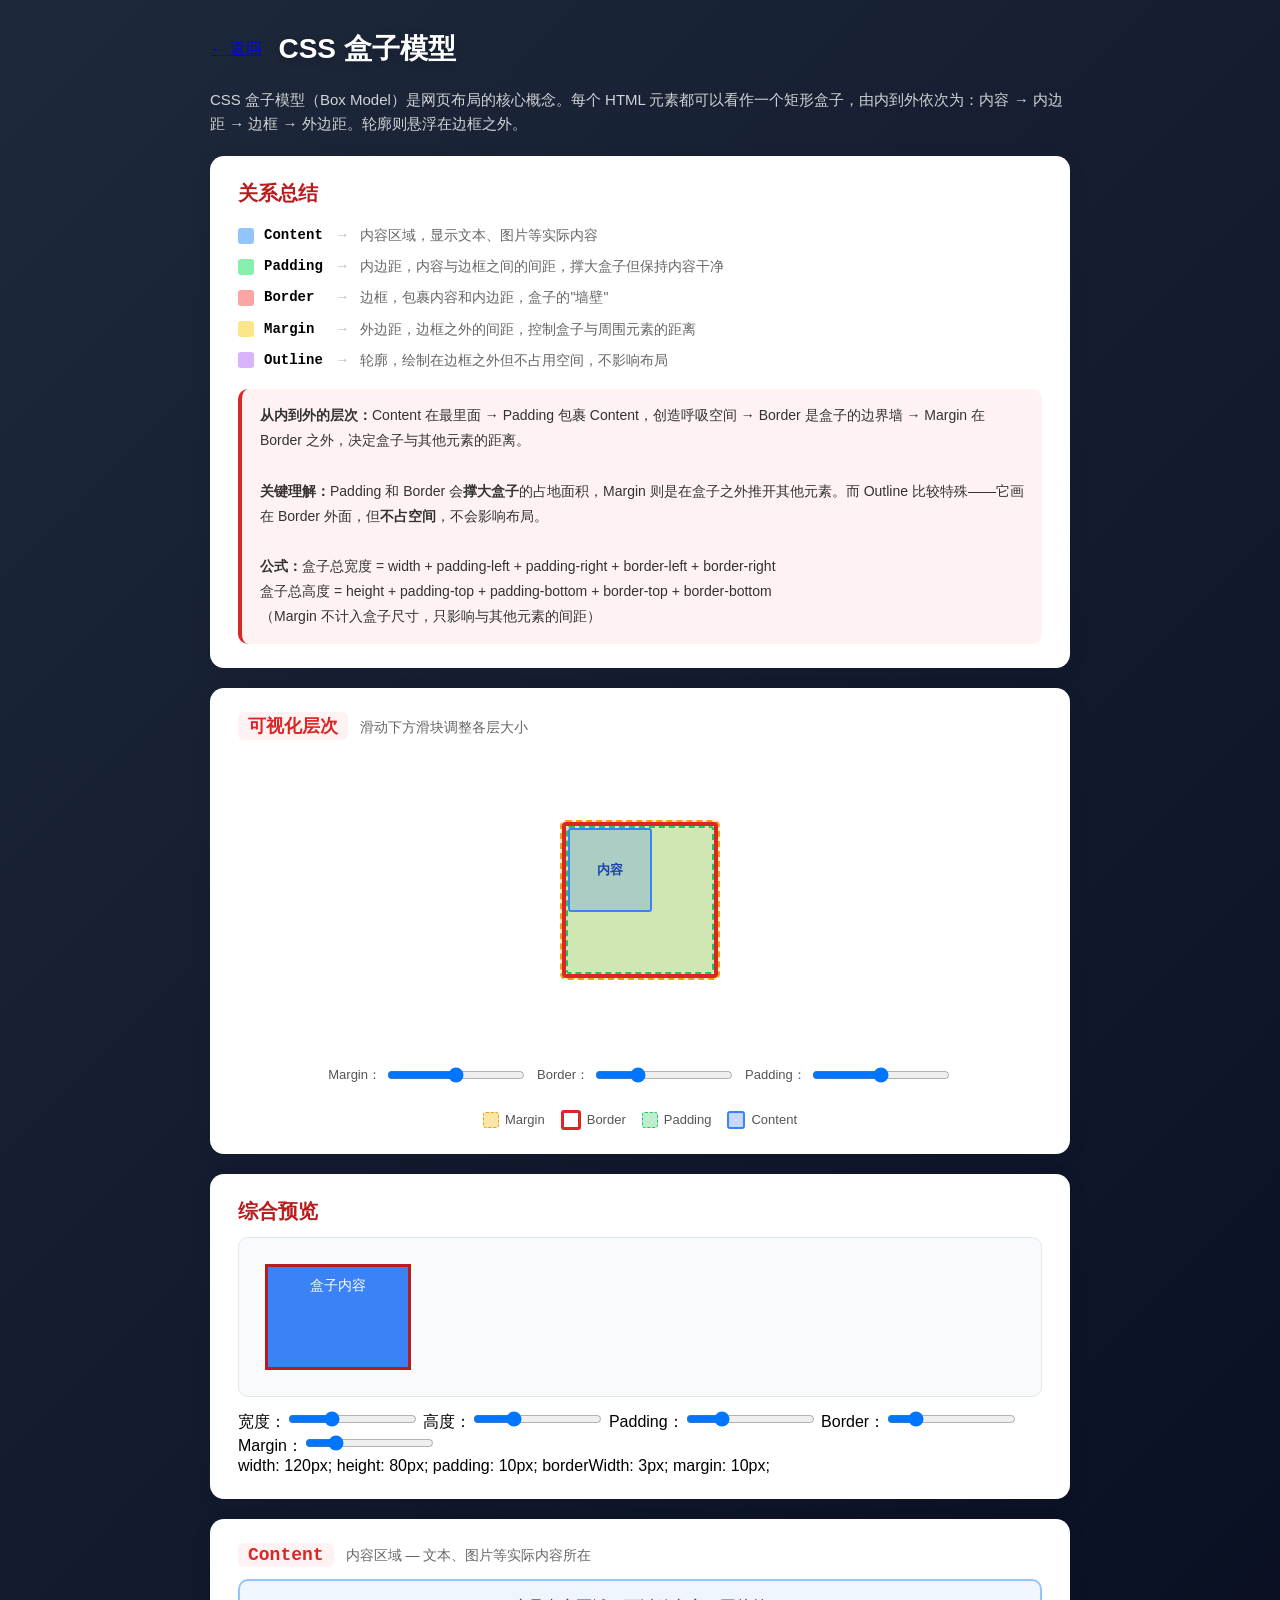
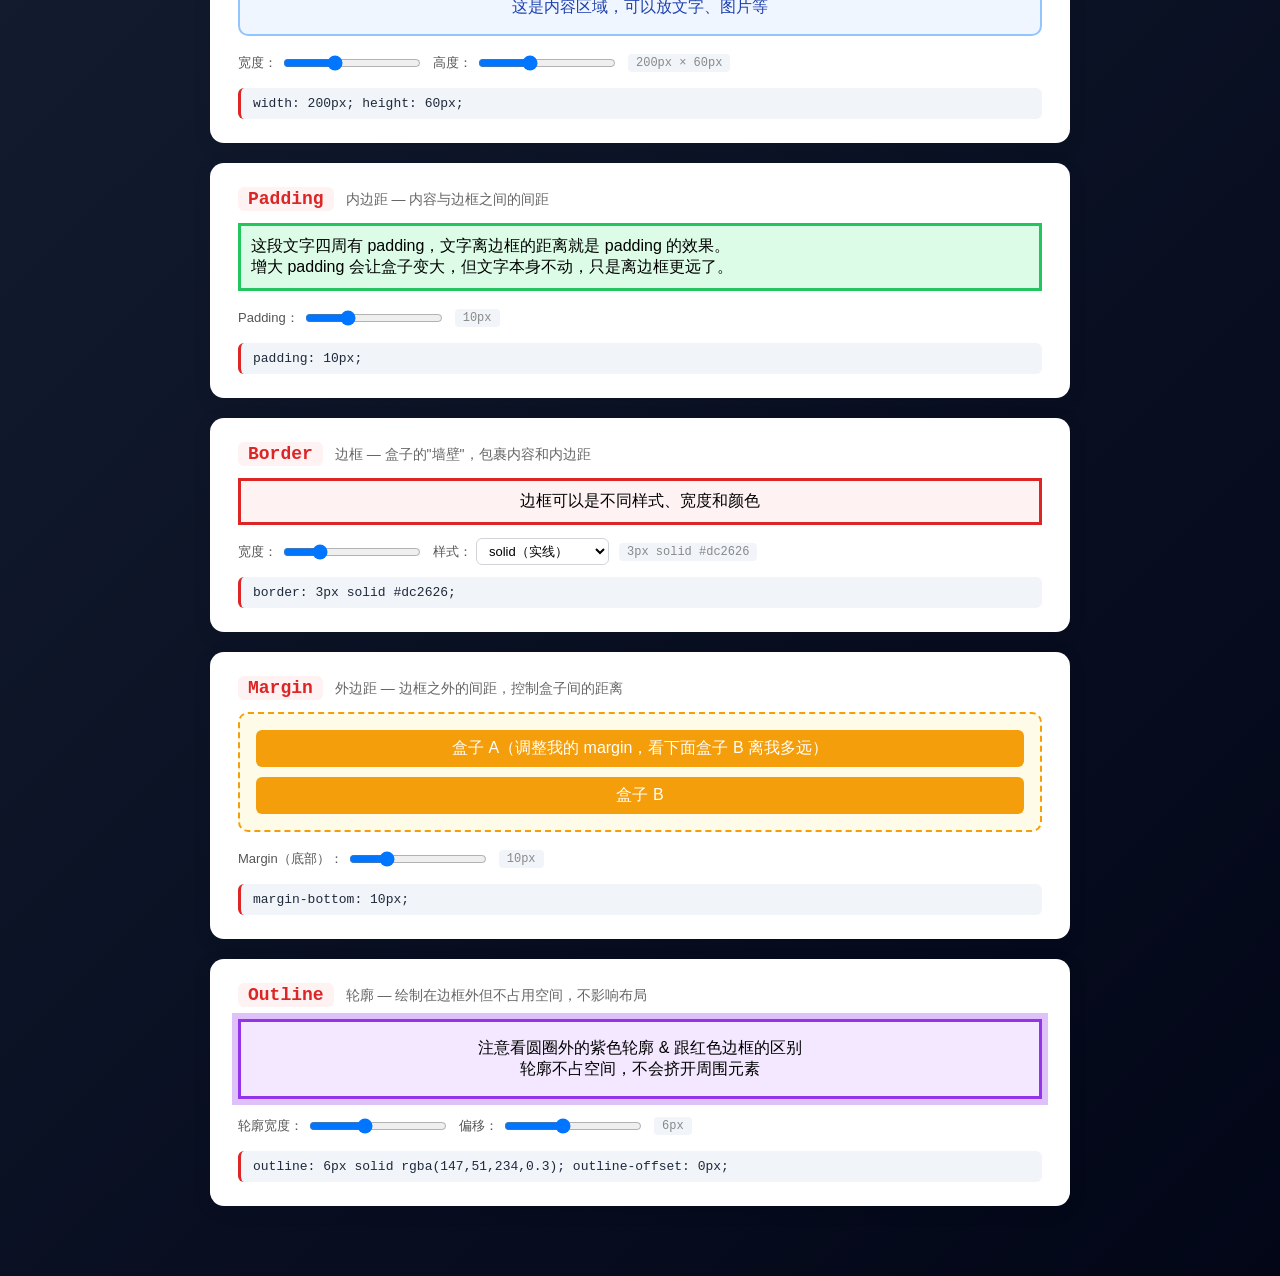
==== todo/box.html @ 08f58554 "盒子模型" ====
﻿<!DOCTYPE html>
<html lang="zh-CN">
<head>
    <meta charset="UTF-8">
    <meta name="viewport" content="width=device-width, initial-scale=1.0">
    <title>CSS 盒子模型</title>
    <link rel="stylesheet" href="style.css">
    <style>
        body.box-page {
            background: linear-gradient(135deg, #1e293b 0%, #0f172a 50%, #020617 100%);
            min-height: 100vh;
            display: block;
            padding: 30px 20px;
        }
        .box-page .page-header { display: flex; align-items: center; gap: 16px; margin-bottom: 20px; max-width: 860px; margin-left: auto; margin-right: auto; }
        .box-page h1 { color: #fff; text-align: center; margin: 0; font-size: 28px; text-shadow: 0 2px 8px rgba(0,0,0,.2); }
        .box-page .subtitle { color: rgba(255,255,255,0.8); max-width: 860px; margin: 0 auto 20px; font-size: 15px; line-height: 1.6; }
        .box-grid { max-width: 860px; margin: 0 auto; display: flex; flex-direction: column; gap: 20px; padding-bottom: 40px; }

        /* 总结卡片 */
        .summary-card {
            background: #fff;
            border-radius: 14px;
            padding: 24px 28px;
            box-shadow: 0 4px 20px rgba(0,0,0,.08);
        }
        .summary-card h2 {
            margin: 0 0 16px 0;
            font-size: 20px;
            color: #b91c1c;
        }
        .summary-card .summary-diagram {
            display: flex;
            flex-direction: column;
            gap: 6px;
            font-family: Consolas, Courier New, monospace;
            font-size: 14px;
            line-height: 1.8;
        }
        .summary-card .sd-row { display: flex; align-items: center; gap: 10px; }
        .summary-card .sd-color { display: inline-block; width: 16px; height: 16px; border-radius: 3px; flex-shrink: 0; }
        .summary-card .sd-label { min-width: 60px; font-weight: 700; }
        .summary-card .sd-desc { color: #666; font-family: Segoe UI, sans-serif; }
        .summary-card .sd-arrow { color: #bbb; margin: 0 4px; }
        .summary-card .summary-text {
            margin-top: 16px;
            padding: 14px 18px;
            background: #fef2f2;
            border-radius: 10px;
            border-left: 4px solid #dc2626;
            font-size: 14px;
            line-height: 1.8;
            color: #333;
        }

        /* 属性卡片 */
        .prop-card { background: #fff; border-radius: 14px; padding: 24px 28px; box-shadow: 0 4px 20px rgba(0,0,0,.08); transition: box-shadow .3s; }
        .prop-card:hover { box-shadow: 0 6px 28px rgba(0,0,0,.13); }
        .prop-card .prop-header { display: flex; align-items: baseline; gap: 12px; margin-bottom: 12px; }
        .prop-card .prop-name { font-family: Consolas, Courier New, monospace; font-size: 18px; font-weight: 700; color: #dc2626; background: #fef2f2; padding: 2px 10px; border-radius: 6px; }
        .prop-card .prop-desc { font-size: 14px; color: #666; }
        .prop-card .prop-controls { display: flex; flex-wrap: wrap; gap: 10px; margin-top: 12px; align-items: center; }
        .prop-card .prop-controls label { font-size: 13px; color: #555; display: flex; align-items: center; gap: 4px; }
        .prop-card .prop-controls select { padding: 4px 8px; border: 1px solid #d1d5db; border-radius: 6px; font-size: 13px; background: #fff; cursor: pointer; }
        .prop-card .prop-controls input[type="range"] { padding: 4px 8px; border: 1px solid #d1d5db; border-radius: 6px; font-size: 13px; background: #fff; width: 120px; cursor: pointer; }
        .prop-card .value-label { font-family: Consolas, Courier New, monospace; font-size: 12px; color: #888; background: #f1f5f9; padding: 2px 8px; border-radius: 4px; }
        .prop-card .code-snippet { font-family: Consolas, Courier New, monospace; font-size: 13px; color: #1e293b; background: #f1f5f9; padding: 8px 12px; border-radius: 6px; margin-top: 10px; border-left: 3px solid #dc2626; }

        /* 盒子模型可视化演示 */
        .box-visual { position: relative; padding: 40px; margin: 20px; background: transparent; }
        .box-visual-inner { position: relative; width: 200px; height: 200px; margin: 0 auto; transition: all .3s; }
        .box-margin { position: absolute; inset: 0; background: rgba(251,191,36,0.25); border: 2px dashed #f59e0b; border-radius: 6px; display: flex; align-items: center; justify-content: center; transition: all .3s; }
        .box-border { position: absolute; inset: 0; background: transparent; border: 4px solid #dc2626; border-radius: 4px; display: flex; align-items: center; justify-content: center; transition: all .3s; }
        .box-padding { position: absolute; inset: 0; background: rgba(34,197,94,0.2); border: 2px dashed #22c55e; border-radius: 3px; display: flex; align-items: center; justify-content: center; transition: all .3s; }
        .box-content { position: absolute; inset: 0; background: rgba(59,130,246,0.25); border: 2px solid #3b82f6; border-radius: 3px; display: flex; align-items: center; justify-content: center; font-size: 13px; color: #1e40af; font-weight: 600; transition: all .3s; }

        .box-legend { display: flex; flex-wrap: wrap; gap: 16px; justify-content: center; margin-top: 20px; }
        .box-legend-item { display: flex; align-items: center; gap: 6px; font-size: 13px; color: #555; }
        .box-legend-color { width: 14px; height: 14px; border-radius: 3px; }

        /* 实时预览卡片 */
        .preview-card { background: #fff; border-radius: 14px; padding: 24px 28px; box-shadow: 0 4px 20px rgba(0,0,0,.08); }
        .preview-card h2 { margin: 0 0 12px 0; font-size: 20px; color: #b91c1c; }
        .preview-area { padding: 16px; background: #f8fafc; border-radius: 10px; border: 1px solid #e2e8f0; overflow: hidden; }
        .preview-box {
            background: #3b82f6;
            color: #fff;
            font-size: 14px;
            text-align: center;
            transition: all .3s;
        }

        @media (max-width: 600px) {
            .box-page .page-header { flex-direction: column; align-items: flex-start; }
            .prop-card { padding: 18px 16px; }
            .prop-card .prop-controls { flex-direction: column; align-items: flex-start; }
            .summary-card .sd-row { flex-wrap: wrap; }
        }
    </style>
</head>
<body class="box-page">
    <div class="page-header">
        <a href="index.html" class="back-btn">← 返回</a>
        <h1>CSS 盒子模型</h1>
    </div>
    <p class="subtitle">CSS 盒子模型（Box Model）是网页布局的核心概念。每个 HTML 元素都可以看作一个矩形盒子，由内到外依次为：内容 → 内边距 → 边框 → 外边距。轮廓则悬浮在边框之外。</p>

    <div class="box-grid">

        <!-- 总结卡片 -->
        <div class="summary-card">
            <h2>关系总结</h2>
            <div class="summary-diagram">
                <div class="sd-row">
                    <span class="sd-color" style="background:#93c5fd;"></span>
                    <span class="sd-label">Content</span>
                    <span class="sd-arrow">→</span>
                    <span class="sd-desc">内容区域，显示文本、图片等实际内容</span>
                </div>
                <div class="sd-row">
                    <span class="sd-color" style="background:#86efac;"></span>
                    <span class="sd-label">Padding</span>
                    <span class="sd-arrow">→</span>
                    <span class="sd-desc">内边距，内容与边框之间的间距，撑大盒子但保持内容干净</span>
                </div>
                <div class="sd-row">
                    <span class="sd-color" style="background:#fca5a5;"></span>
                    <span class="sd-label">Border</span>
                    <span class="sd-arrow">→</span>
                    <span class="sd-desc">边框，包裹内容和内边距，盒子的"墙壁"</span>
                </div>
                <div class="sd-row">
                    <span class="sd-color" style="background:#fde68a;"></span>
                    <span class="sd-label">Margin</span>
                    <span class="sd-arrow">→</span>
                    <span class="sd-desc">外边距，边框之外的间距，控制盒子与周围元素的距离</span>
                </div>
                <div class="sd-row">
                    <span class="sd-color" style="background:#d8b4fe;"></span>
                    <span class="sd-label">Outline</span>
                    <span class="sd-arrow">→</span>
                    <span class="sd-desc">轮廓，绘制在边框之外但不占用空间，不影响布局</span>
                </div>
            </div>
            <div class="summary-text">
                <strong>从内到外的层次：</strong>Content 在最里面 → Padding 包裹 Content，创造呼吸空间 → Border 是盒子的边界墙 → Margin 在 Border 之外，决定盒子与其他元素的距离。<br><br>
                <strong>关键理解：</strong>Padding 和 Border 会<strong>撑大盒子</strong>的占地面积，Margin 则是在盒子之外推开其他元素。而 Outline 比较特殊——它画在 Border 外面，但<strong>不占空间</strong>，不会影响布局。<br><br>
                <strong>公式：</strong>盒子总宽度 = width + padding-left + padding-right + border-left + border-right<br>
                盒子总高度 = height + padding-top + padding-bottom + border-top + border-bottom<br>
                （Margin 不计入盒子尺寸，只影响与其他元素的间距）
            </div>
        </div>

        <!-- 盒子模型可视化图 -->
        <div class="prop-card">
            <div class="prop-header">
                <span class="prop-name">可视化层次</span>
                <span class="prop-desc">滑动下方滑块调整各层大小</span>
            </div>
            <div class="box-visual">
                <div class="box-visual-inner" id="box-visual">
                    <div class="box-margin" id="vm-margin" style="margin:20px;">
                        <div class="box-border" id="vm-border" style="border-width:4px;inset:0;">
                            <div class="box-padding" id="vm-padding" style="padding:20px;">
                                <div class="box-content" id="vm-content" style="width:80px;height:80px;">
                                    内容
                                </div>
                            </div>
                        </div>
                    </div>
                </div>
            </div>
            <div class="prop-controls" style="justify-content:center;">
                <label>Margin：<input type="range" min="0" max="40" value="20" class="box-layer-range" data-layer="margin" data-unit="px"></label>
                <label>Border：<input type="range" min="0" max="16" value="4" class="box-layer-range" data-layer="border" data-unit="px"></label>
                <label>Padding：<input type="range" min="0" max="40" value="20" class="box-layer-range" data-layer="padding" data-unit="px"></label>
            </div>
            <div class="box-legend">
                <div class="box-legend-item"><span class="box-legend-color" style="background:rgba(251,191,36,0.4);border:1px dashed #f59e0b;"></span> Margin</div>
                <div class="box-legend-item"><span class="box-legend-color" style="background:transparent;border:3px solid #dc2626;"></span> Border</div>
                <div class="box-legend-item"><span class="box-legend-color" style="background:rgba(34,197,94,0.3);border:1px dashed #22c55e;"></span> Padding</div>
                <div class="box-legend-item"><span class="box-legend-color" style="background:rgba(59,130,246,0.3);border:2px solid #3b82f6;"></span> Content</div>
            </div>
        </div>

        <!-- 实时预览 -->
        <div class="preview-card">
            <h2>综合预览</h2>
            <div class="preview-area">
                <div class="preview-box" id="preview-box" style="width:120px;height:80px;padding:10px;border:3px solid #b91c1c;margin:10px;outline:none;">
                    盒子内容
                </div>
            </div>
            <div class="prop-controls" style="margin-top:12px;">
                <label>宽度：<input type="range" min="60" max="250" value="120" class="box-preview-range" data-preview="width" data-unit="px"></label>
                <label>高度：<input type="range" min="40" max="180" value="80" class="box-preview-range" data-preview="height" data-unit="px"></label>
                <label>Padding：<input type="range" min="0" max="40" value="10" class="box-preview-range" data-preview="padding" data-unit="px"></label>
                <label>Border：<input type="range" min="0" max="16" value="3" class="box-preview-range" data-preview="borderWidth" data-unit="px"></label>
                <label>Margin：<input type="range" min="0" max="50" value="10" class="box-preview-range" data-preview="margin" data-unit="px"></label>
            </div>
            <div class="code-snippet">width: 120px; height: 80px; padding: 10px; border: 3px solid #b91c1c; margin: 10px;</div>
        </div>

        <!-- Content -->
        <div class="prop-card">
            <div class="prop-header">
                <span class="prop-name">Content</span>
                <span class="prop-desc">内容区域 — 文本、图片等实际内容所在</span>
            </div>
            <div style="padding:16px;background:#eff6ff;border-radius:10px;border:2px solid #93c5fd;text-align:center;font-size:16px;color:#1e40af;">
                这是内容区域，可以放文字、图片等
            </div>
            <div class="prop-controls">
                <label>宽度：<input type="range" min="100" max="400" value="200" class="range-slider" data-target="content-box" data-prop="width" data-unit="px"></label>
                <label>高度：<input type="range" min="30" max="120" value="60" class="range-slider" data-target="content-box" data-prop="height" data-unit="px"></label>
                <span class="value-label" id="content-size">200px × 60px</span>
            </div>
            <div class="code-snippet">width: 200px; height: 60px;</div>
        </div>
        <div style="display:none;" id="content-box" class="hidden-helper"></div>

        <!-- Padding -->
        <div class="prop-card">
            <div class="prop-header">
                <span class="prop-name">Padding</span>
                <span class="prop-desc">内边距 — 内容与边框之间的间距</span>
            </div>
            <div class="prop-demo" style="overflow:hidden;">
                <div id="padding-demo" style="background:#dcfce7;border:3px solid #22c55e;padding:10px;transition:all .3s;">
                    这段文字四周有 padding，文字离边框的距离就是 padding 的效果。<br>
                    增大 padding 会让盒子变大，但文字本身不动，只是离边框更远了。
                </div>
            </div>
            <div class="prop-controls">
                <label>Padding：<input type="range" min="0" max="40" value="10" class="range-slider" data-target="padding-demo" data-prop="padding" data-unit="px"></label>
                <span class="value-label" data-for="padding-demo">10px</span>
            </div>
            <div class="code-snippet">padding: <span data-code-for="padding-demo">10px</span>;</div>
        </div>

        <!-- Border -->
        <div class="prop-card">
            <div class="prop-header">
                <span class="prop-name">Border</span>
                <span class="prop-desc">边框 — 盒子的"墙壁"，包裹内容和内边距</span>
            </div>
            <div class="prop-demo">
                <div id="border-demo" style="background:#fef2f2;border:3px solid #dc2626;padding:10px;transition:all .3s;text-align:center;">
                    边框可以是不同样式、宽度和颜色
                </div>
            </div>
            <div class="prop-controls">
                <label>宽度：<input type="range" min="0" max="16" value="3" class="range-slider" data-target="border-demo" data-prop="borderWidth" data-unit="px"></label>
                <label>样式：
                    <select id="border-style-select">
                        <option value="solid">solid（实线）</option>
                        <option value="dashed">dashed（虚线）</option>
                        <option value="dotted">dotted（点线）</option>
                        <option value="double">double（双线）</option>
                        <option value="ridge">ridge（脊线）</option>
                        <option value="groove">groove（凹槽）</option>
                    </select>
                </label>
                <span class="value-label" id="border-val">3px solid #dc2626</span>
            </div>
            <div class="code-snippet">border: <span id="border-code">3px solid #dc2626</span>;</div>
        </div>

        <!-- Margin -->
        <div class="prop-card">
            <div class="prop-header">
                <span class="prop-name">Margin</span>
                <span class="prop-desc">外边距 — 边框之外的间距，控制盒子间的距离</span>
            </div>
            <div style="background:#fefce8;border:2px dashed #f59e0b;border-radius:10px;padding:16px;transition:all .3s;">
                <div style="background:#f59e0b;color:#fff;padding:8px 12px;border-radius:6px;text-align:center;transition:all .3s;" id="margin-demo">
                    盒子 A（调整我的 margin，看下面盒子 B 离我多远）
                </div>
                <div style="background:#f59e0b;color:#fff;padding:8px 12px;border-radius:6px;text-align:center;margin-top:10px;transition:all .3s;" id="margin-demo-b">
                    盒子 B
                </div>
            </div>
            <div class="prop-controls">
                <label>Margin（底部）：<input type="range" min="0" max="50" value="10" class="range-slider" data-target="margin-demo" data-prop="marginBottom" data-unit="px"></label>
                <span class="value-label" data-for="margin-demo">10px</span>
            </div>
            <div class="code-snippet">margin-bottom: <span data-code-for="margin-demo">10px</span>;</div>
        </div>

        <!-- Outline -->
        <div class="prop-card">
            <div class="prop-header">
                <span class="prop-name">Outline</span>
                <span class="prop-desc">轮廓 — 绘制在边框外但不占用空间，不影响布局</span>
            </div>
            <div class="prop-demo">
                <div id="outline-demo" style="background:#f3e8ff;border:3px solid #9333ea;padding:16px;text-align:center;outline:6px solid rgba(147,51,234,0.3);transition:all .3s;">
                    注意看圆圈外的紫色轮廓 &amp; 跟红色边框的区别<br>
                    轮廓不占空间，不会挤开周围元素
                </div>
            </div>
            <div class="prop-controls">
                <label>轮廓宽度：<input type="range" min="0" max="16" value="6" class="range-slider" data-target="outline-demo" data-prop="outlineWidth" data-unit="px"></label>
                <label>偏移：
                    <input type="range" min="-8" max="12" value="0" id="outline-offset-range">
                </label>
                <span class="value-label" id="outline-val">6px</span>
            </div>
            <div class="code-snippet">outline: <span id="outline-code">6px solid rgba(147,51,234,0.3)</span>; outline-offset: <span id="outline-offset-code">0px</span>;</div>
        </div>

    </div>

    <script>
        // Range slider (通用)
        document.querySelectorAll('.range-slider').forEach(function(slider) {
            slider.addEventListener('input', function() {
                var target = document.getElementById(this.dataset.target);
                var prop = this.dataset.prop;
                var unit = this.dataset.unit;
                var v = this.value + unit;
                target.style[prop] = v;
                var label = document.querySelector('[data-for="' + this.dataset.target + '"]');
                if (label) label.textContent = v;
                var code = document.querySelector('[data-code-for="' + this.dataset.target + '"]');
                if (code) code.textContent = v;
            });
        });

        // 可视化层次控制
        document.querySelectorAll('.box-layer-range').forEach(function(slider) {
            slider.addEventListener('input', function() {
                var layer = this.dataset.layer;
                var val = this.value;
                var el = document.getElementById('vm-' + layer);
                if (layer === 'margin') {
                    el.style.margin = val + 'px';
                } else if (layer === 'border') {
                    el.style.borderWidth = val + 'px';
                } else if (layer === 'padding') {
                    el.style.padding = val + 'px';
                }
            });
        });

        // 综合预览控制
        document.querySelectorAll('.box-preview-range').forEach(function(slider) {
            slider.addEventListener('input', function() {
                var prop = this.dataset.preview;
                var val = this.value + (this.dataset.unit || '');
                document.getElementById('preview-box').style[prop] = val;
                updatePreviewCode();
            });
        });

        function updatePreviewCode() {
            var pb = document.getElementById('preview-box');
            var ranges = document.querySelectorAll('.box-preview-range');
            var parts = [];
            ranges.forEach(function(r) {
                parts.push(r.dataset.preview + ': ' + r.value + (r.dataset.unit || ''));
            });
            var code = parts.join('; ') + ';';
            var snippet = document.querySelector('.preview-card .code-snippet');
            if (snippet) snippet.textContent = code;
        }
        updatePreviewCode();

        // border style select
        document.getElementById('border-style-select').addEventListener('change', function() {
            var demo = document.getElementById('border-demo');
            demo.style.borderStyle = this.value;
            var w = demo.style.borderWidth || '3px';
            var val = w + ' ' + this.value + ' #dc2626';
            document.getElementById('border-val').textContent = val;
            document.getElementById('border-code').textContent = val;
        });

        // outline offset
        document.getElementById('outline-offset-range').addEventListener('input', function() {
            var demo = document.getElementById('outline-demo');
            var v = this.value;
            demo.style.outlineOffset = v + 'px';
            document.getElementById('outline-offset-code').textContent = v + 'px';
        });

        // content size display
        var contentWidthRange = document.querySelector('[data-target="content-box"][data-prop="width"]');
        var contentHeightRange = document.querySelector('[data-target="content-box"][data-prop="height"]');
        if (contentWidthRange && contentHeightRange) {
            function updateContentSize() {
                document.getElementById('content-size').textContent = contentWidthRange.value + 'px x ' + contentHeightRange.value + 'px';
            }
            contentWidthRange.addEventListener('input', updateContentSize);
            contentHeightRange.addEventListener('input', updateContentSize);
        }

        // padding demo show the content area under it
        document.querySelector('[data-target="padding-demo"]').addEventListener('input', function() {
            var v = this.value + this.dataset.unit;
            var codeSpan = document.querySelector('[data-code-for="padding-demo"]');
            if (codeSpan) codeSpan.textContent = v;
        });
    </script>
</body>
</html>
---- todo/style.css ----
/* 页面背景 */
body {
    /* 蓝绿渐变：深海蓝 → 青碧色，高级感 */
    background: linear-gradient(135deg, #0369a1 0%, #0d9488 50%, #2dd4bf 100%);
    font-family: 'Segoe UI', sans-serif;
    display: flex;
    justify-content: center;
    align-items: center;
    min-height: 100vh;
    margin: 0;
    padding: 20px;
}

/* 卡片容器 */
.card {
    background-color: white;
    width: 400px;
    max-width: 100%;
    padding: 30px;
    border-radius: 15px;
    box-shadow: 0 4px 15px rgba(0, 0, 0, 0.1);
}

/* 标题 */
h1 {
    color: #333;
    text-align: center;
    margin-bottom: 10px;
}

/* 实时时钟 */
.clock {
    text-align: center;
    font-size: 14px;
    color: #888;
    margin-bottom: 20px;
    font-family: 'Consolas', 'Courier New', monospace; /* 等宽字体，数字对齐更好看 */
}

/* 输入区域 */
.input-area {
    display: flex;
    gap: 10px;
    margin-bottom: 20px;
}

/* 输入框 */
.input-area input {
    flex: 1;
    padding: 10px 15px;
    border: 2px solid #e0e0e0;
    border-radius: 8px;
    font-size: 14px;
    font-family: inherit;
    transition: border-color 0.3s;
    outline: none;
}

/* 输入框获得焦点时 */
.input-area input:focus {
    border-color: #007bff;
}

/* 按钮通用 */
button {
    background-color: #007bff;
    color: white;
    border: none;
    padding: 10px 20px;
    border-radius: 5px;
    cursor: pointer;
    font-size: 14px;
    font-family: inherit;
    transition: background 0.3s;
}

/* 按钮悬停效果 */
button:hover {
    background-color: #0056b3;
}

/* 任务列表 */
.task-list {
    list-style: none;
    padding: 0;
    margin: 0;
}

/* 每条任务 */
.task-list li {
    display: flex;
    align-items: center;
    justify-content: space-between;
    padding: 12px 15px;
    margin-bottom: 8px;
    background-color: #f8f9fa;
    border-radius: 8px;
    transition: background 0.3s;
}

/* 任务悬停高亮 */
.task-list li:hover {
    background-color: #e9ecef;
}

/* 任务文字 */
.task-text {
    font-size: 15px;
    color: #333;
    word-break: break-all;
}

/* 已完成任务（删除线 + 灰色） */
.task-text.done {
    text-decoration: line-through;
    color: #999;
}

/* 任务操作按钮 */
.task-actions {
    display: flex;
    gap: 6px;
    flex-shrink: 0;
    margin-left: 10px;
}

/* 操作按钮通用样式（圆形） */
.toggle-btn,
.delete-btn {
    width: 30px;
    height: 30px;
    padding: 0;
    border-radius: 50%;
    font-size: 14px;
    display: flex;
    align-items: center;
    justify-content: center;
}

/* 完成按钮（绿色） */
.toggle-btn {
    background-color: #28a745;
}

/* 完成按钮悬停 */
.toggle-btn:hover {
    background-color: #1e7e34;
}

/* 删除按钮（红色） */
.delete-btn {
    background-color: #dc3545;
}

/* 删除按钮悬停 */
.delete-btn:hover {
    background-color: #bd2130;
}

/* 底部提示 */
.hint {
    text-align: center;
    color: #999;
    font-size: 13px;
    margin-top: 20px;
    margin-bottom: 0;
}

/* 底部导航按钮 */
.nav-text-btn {
    position: fixed;
    bottom: 24px;
    left: 24px;
    background: rgba(255,255,255,0.15);
    color: #fff;
    border: 2px solid rgba(255,255,255,0.3);
    padding: 10px 24px;
    border-radius: 30px;
    font-size: 15px;
    cursor: pointer;
    text-decoration: none;
    transition: all 0.3s;
    backdrop-filter: blur(4px);
    z-index: 100;
    font-family: inherit;
}
.nav-text-btn:hover {
    background: rgba(255,255,255,0.3);
    border-color: rgba(255,255,255,0.6);
    transform: scale(1.05);
}
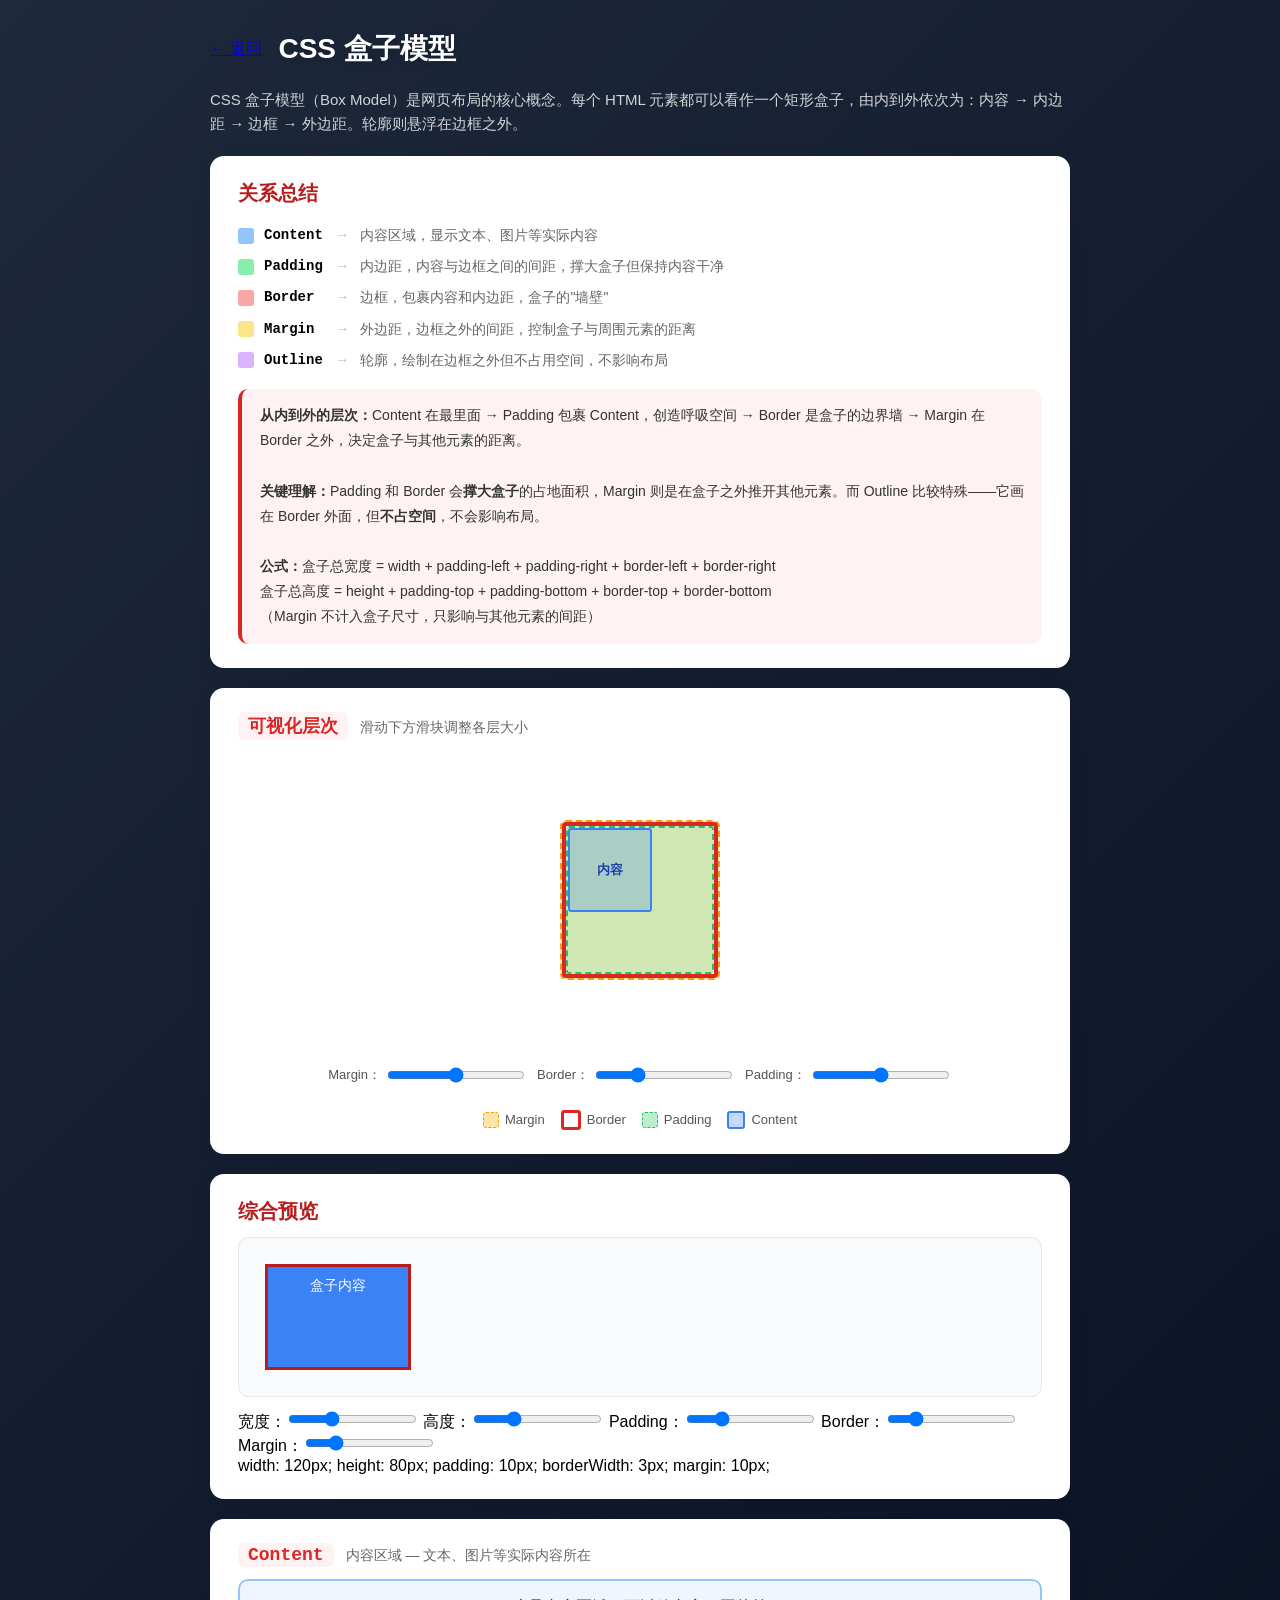
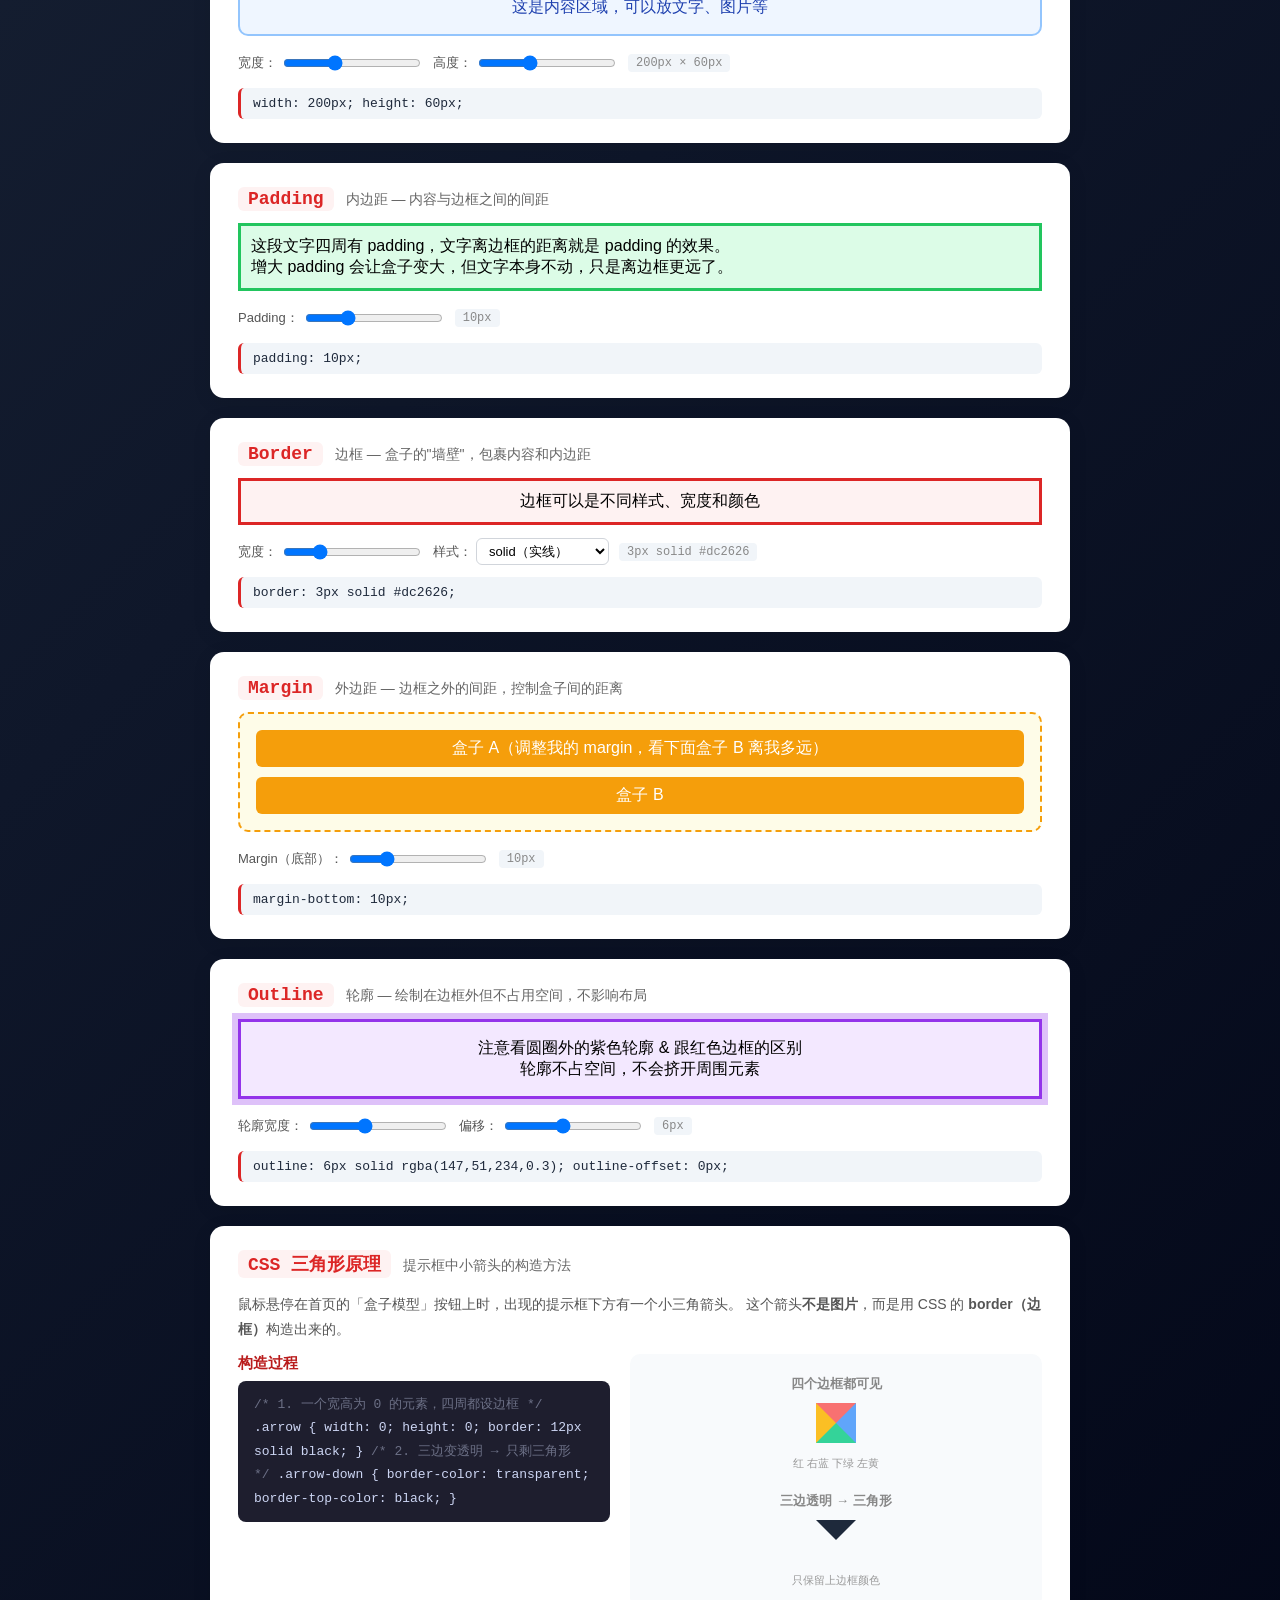
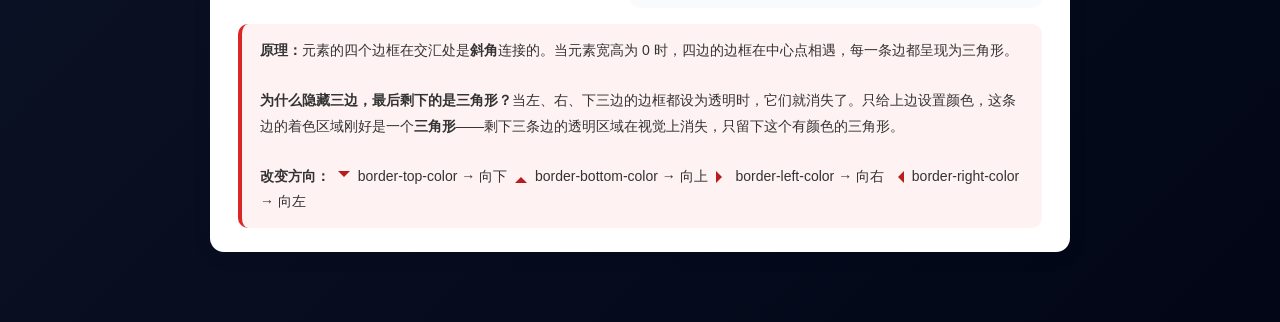
==== commit cb2c1fab: "增加选择器，盒子添加工具提示（小箭头）" ====
--- a/todo/box.html
+++ b/todo/box.html
@@ -309,6 +309,56 @@
             <div class="code-snippet">outline: <span id="outline-code">6px solid rgba(147,51,234,0.3)</span>; outline-offset: <span id="outline-offset-code">0px</span>;</div>
         </div>
 
+        <!-- CSS 三角形原理 -->
+        <div class="prop-card" id="triangle-card">
+            <div class="prop-header">
+                <span class="prop-name">CSS 三角形原理</span>
+                <span class="prop-desc">提示框中小箭头的构造方法</span>
+            </div>
+            <p style="font-size:14px;line-height:1.8;color:#555;margin-bottom:12px;">
+                鼠标悬停在首页的「盒子模型」按钮上时，出现的提示框下方有一个小三角箭头。
+                这个箭头<strong>不是图片</strong>，而是用 CSS 的 <strong>border（边框）</strong>构造出来的。
+            </p>
+            <div style="display:flex;gap:20px;flex-wrap:wrap;">
+                <div style="flex:1;min-width:200px;">
+                    <h3 style="font-size:15px;margin:0 0 8px 0;color:#b91c1c;">构造过程</h3>
+                    <div class="code-block-demo" style="background:#1e1e2e;color:#cdd6f4;padding:12px 16px;border-radius:8px;font-family:Consolas,monospace;font-size:13px;line-height:1.8;">
+                        <span style="color:#6c7086;">/* 1. 一个宽高为 0 的元素，四周都设边框 */</span>
+                        .arrow {
+                          width: 0; height: 0;
+                          border: 12px solid black;
+                        }
+                        <span style="color:#6c7086;">/* 2. 三边变透明 → 只剩三角形 */</span>
+                        .arrow-down {
+                          border-color: transparent;
+                          border-top-color: black;
+                        }
+                    </div>
+                </div>
+                <div style="flex:1;min-width:180px;display:flex;flex-direction:column;align-items:center;justify-content:center;background:#f8fafc;border-radius:10px;padding:20px;">
+                    <div style="margin-bottom:20px;text-align:center;">
+                        <strong style="font-size:13px;color:#888;">四个边框都可见</strong>
+                        <div style="width:0;height:0;border:20px solid;border-color:#f87171 #60a5fa #34d399 #fbbf24;margin:10px auto;"></div>
+                        <span style="font-size:11px;color:#999;">红 右蓝 下绿 左黄</span>
+                    </div>
+                    <div style="text-align:center;">
+                        <strong style="font-size:13px;color:#888;">三边透明 → 三角形</strong>
+                        <div style="width:0;height:0;border:20px solid transparent;border-top-color:#1e293b;margin:10px auto;"></div>
+                        <span style="font-size:11px;color:#999;">只保留上边框颜色</span>
+                    </div>
+                </div>
+            </div>
+            <div class="summary-text" style="margin-top:16px;background:#fef2f2;border-radius:10px;padding:14px 18px;border-left:4px solid #dc2626;font-size:14px;line-height:1.8;color:#333;">
+                <strong>原理：</strong>元素的四个边框在交汇处是<strong>斜角</strong>连接的。当元素宽高为 0 时，四边的边框在中心点相遇，每一条边都呈现为三角形。<br><br>
+                <strong>为什么隐藏三边，最后剩下的是三角形？</strong>当左、右、下三边的边框都设为透明时，它们就消失了。只给上边设置颜色，这条边的着色区域刚好是一个<strong>三角形</strong>——剩下三条边的透明区域在视觉上消失，只留下这个有颜色的三角形。<br><br>
+                <strong>改变方向：</strong>
+                <span style="display:inline-block;width:0;height:0;border:6px solid transparent;border-top-color:#b91c1c;vertical-align:middle;margin:0 4px;"></span> border-top-color → 向下
+                <span style="display:inline-block;width:0;height:0;border:6px solid transparent;border-bottom-color:#b91c1c;vertical-align:middle;margin:0 4px;"></span> border-bottom-color → 向上
+                <span style="display:inline-block;width:0;height:0;border:6px solid transparent;border-left-color:#b91c1c;vertical-align:middle;margin:0 4px;"></span> border-left-color → 向右
+                <span style="display:inline-block;width:0;height:0;border:6px solid transparent;border-right-color:#b91c1c;vertical-align:middle;margin:0 4px;"></span> border-right-color → 向左
+            </div>
+        </div>
+
     </div>
 
     <script>
--- a/todo/style.css
+++ b/todo/style.css
@@ -189,3 +189,49 @@
     border-color: rgba(255,255,255,0.6);
     transform: scale(1.05);
 }
+
+/* 导航按钮包装器（带 tooltip） */
+.nav-btn-wrapper {
+    position: fixed;
+    bottom: 24px;
+}
+
+.nav-btn-wrapper .nav-text-btn {
+    position: static;
+    display: inline-flex;
+    align-items: center;
+}
+
+/* 提示框：默认隐藏，悬停时显示 */
+.nav-btn-wrapper .tooltip {
+    visibility: hidden;
+    opacity: 0;
+    position: absolute;
+    bottom: calc(100% + 8px);  /* 在按钮上方 */
+    left: 50%;
+    transform: translateX(-50%);
+    background: #1e293b;
+    color: #fff;
+    padding: 6px 14px;
+    border-radius: 6px;
+    font-size: 13px;
+    white-space: nowrap;
+    transition: opacity 0.2s, visibility 0.2s;
+    z-index: 200;
+}
+
+/* 小箭头：用边框构造三角形 */
+.nav-btn-wrapper .tooltip .arrow {
+    position: absolute;
+    top: 100%;         /* 紧贴 tooltip 底部 */
+    left: 50%;
+    margin-left: -6px;
+    border: 6px solid transparent;
+    border-top-color: #1e293b;  /* 只有上边框有颜色 → 向下三角形 */
+}
+
+/* 悬停时显示 tooltip */
+.nav-btn-wrapper:hover .tooltip {
+    visibility: visible;
+    opacity: 1;
+}
